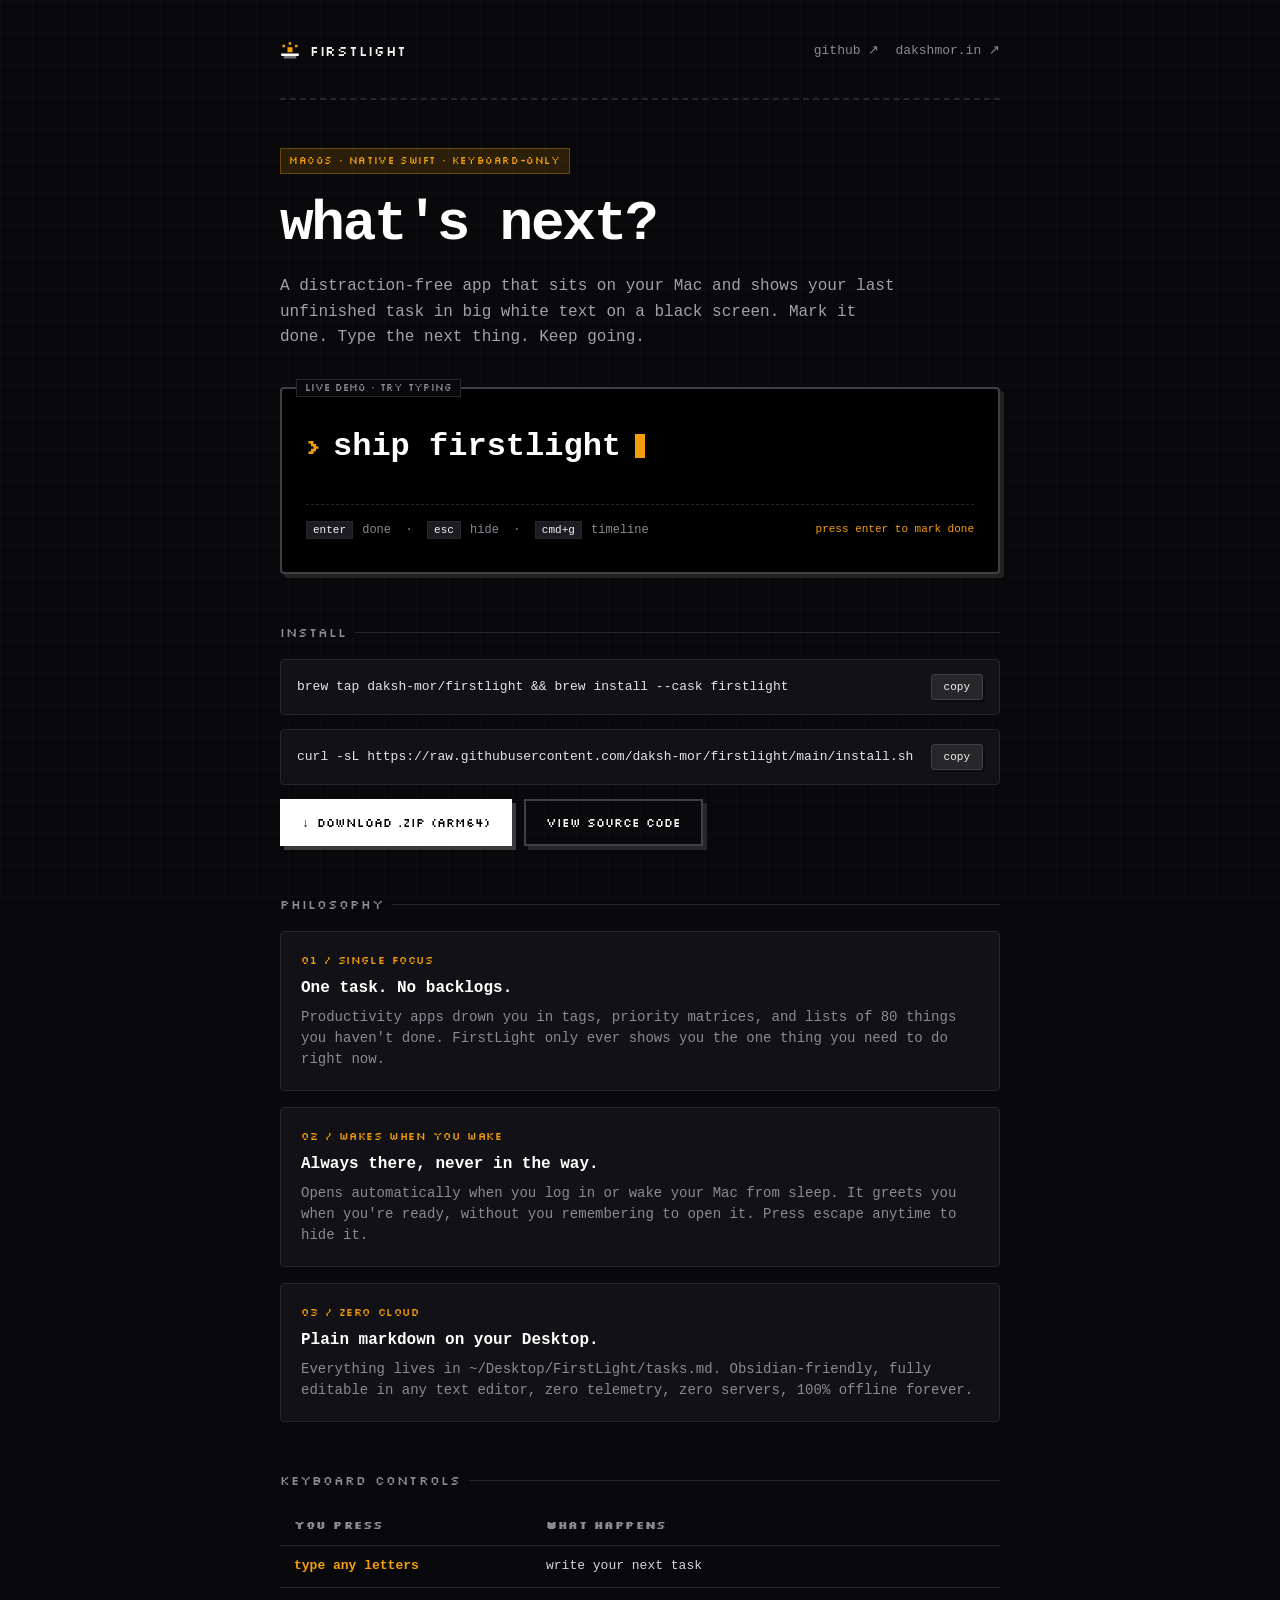
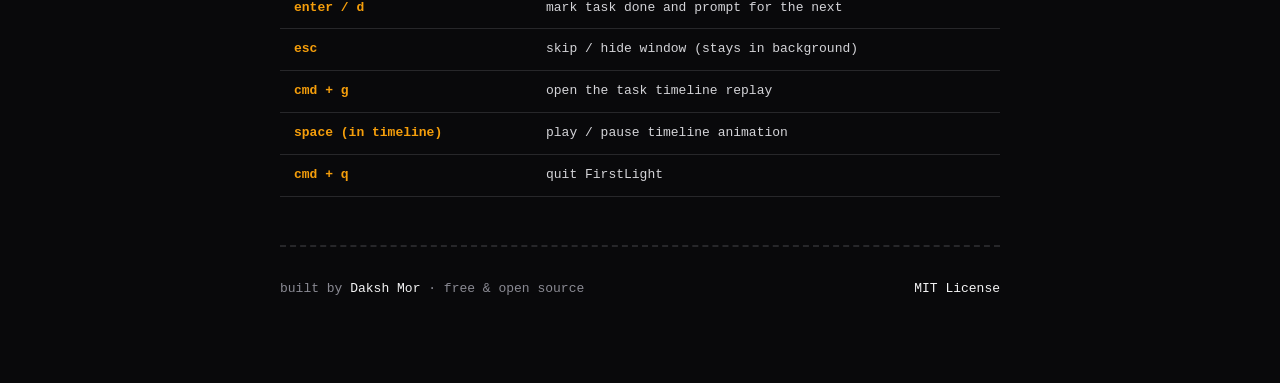
==== firstlight/index.html @ eed9ec91 "feat: add FirstLight project with SVG thumbnail, landing page, and remove all em dashes" ====
<!DOCTYPE html>
<html lang="en">
<head>
  <meta charset="UTF-8">
  <meta name="viewport" content="width=device-width, initial-scale=1.0">
  <title>FirstLight: what's next?</title>
  <meta name="description" content="A distraction-free macOS app that sits on your Mac and asks one question: what's next? Keyboard-only, offline, plain markdown.">
  <link rel="icon" href="data:image/svg+xml,<svg xmlns='http://www.w3.org/2000/svg' viewBox='0 0 16 16'><rect width='16' height='16' fill='%23000'/><rect x='6' y='4' width='4' height='4' fill='%23f59e0b'/><rect x='2' y='8' width='12' height='2' fill='%23fff'/><rect x='0' y='11' width='16' height='1' fill='%23555'/></svg>">
  <link rel="preconnect" href="https://fonts.googleapis.com">
  <link rel="preconnect" href="https://fonts.gstatic.com" crossorigin>
  <link href="https://fonts.googleapis.com/css2?family=Silkscreen&display=swap" rel="stylesheet">
  <style>
    *, *::before, *::after {
      box-sizing: border-box;
      margin: 0;
      padding: 0;
    }

    :root {
      --bg: #09090b;
      --bg-surface: #121216;
      --bg-terminal: #000000;
      --text: #f4f4f5;
      --text-muted: #8a8a93;
      --border: #27272a;
      --border-light: #3f3f46;
      --amber: #f59e0b;
      --amber-dim: rgba(245, 158, 11, 0.15);
      --font-mono: ui-monospace, "SF Mono", "Cascadia Code", "Roboto Mono", Menlo, Consolas, monospace;
      --font-pixel: "Silkscreen", monospace;
    }

    body {
      background-color: var(--bg);
      color: var(--text);
      font-family: var(--font-mono);
      line-height: 1.6;
      -webkit-font-smoothing: antialiased;
      padding: 0 16px;
      min-height: 100vh;
      display: flex;
      flex-direction: column;
      align-items: center;
    }

    /* Grid background pattern */
    body::before {
      content: "";
      position: fixed;
      top: 0;
      left: 0;
      width: 100%;
      height: 100%;
      background-size: 32px 32px;
      background-image: 
        linear-gradient(to right, rgba(255, 255, 255, 0.02) 1px, transparent 1px),
        linear-gradient(to bottom, rgba(255, 255, 255, 0.02) 1px, transparent 1px);
      pointer-events: none;
      z-index: 0;
    }

    .wrapper {
      width: 100%;
      max-width: 720px;
      margin: 0 auto;
      padding: 40px 0 80px;
      position: relative;
      z-index: 1;
    }

    /* Header */
    header {
      display: flex;
      justify-content: space-between;
      align-items: center;
      padding-bottom: 36px;
      border-bottom: 2px dashed var(--border);
      margin-bottom: 48px;
    }

    .logo-badge {
      display: inline-flex;
      align-items: center;
      gap: 10px;
      text-decoration: none;
      color: var(--text);
      font-family: var(--font-pixel);
      font-size: 14px;
      letter-spacing: 0.05em;
    }

    .pixel-sun {
      width: 20px;
      height: 20px;
      image-rendering: pixelated;
    }

    .header-links {
      display: flex;
      gap: 16px;
      font-size: 13px;
    }

    .header-links a {
      color: var(--text-muted);
      text-decoration: none;
      transition: color 0.15s;
    }

    .header-links a:hover {
      color: var(--amber);
    }

    /* Hero */
    .pill {
      display: inline-block;
      font-family: var(--font-pixel);
      font-size: 10px;
      padding: 4px 8px;
      background: var(--amber-dim);
      color: var(--amber);
      border: 1px solid rgba(245, 158, 11, 0.3);
      margin-bottom: 20px;
      letter-spacing: 0.06em;
    }

    h1 {
      font-size: clamp(34px, 7vw, 56px);
      font-weight: 700;
      letter-spacing: -0.04em;
      line-height: 1.1;
      margin-bottom: 18px;
      color: #ffffff;
    }

    .hero-desc {
      font-size: 16px;
      color: #a1a1aa;
      line-height: 1.6;
      margin-bottom: 36px;
      max-width: 620px;
    }

    /* Interactive Demo Screen */
    .app-screen {
      background: var(--bg-terminal);
      border: 2px solid var(--border-light);
      box-shadow: 4px 4px 0px rgba(255, 255, 255, 0.1);
      border-radius: 4px;
      padding: 32px 24px;
      margin-bottom: 48px;
      cursor: text;
      position: relative;
    }

    .app-screen-label {
      position: absolute;
      top: -10px;
      left: 14px;
      background: var(--bg);
      padding: 0 8px;
      font-size: 10px;
      font-family: var(--font-pixel);
      color: var(--text-muted);
      border: 1px solid var(--border);
    }

    .task-display {
      font-size: clamp(22px, 4.5vw, 32px);
      font-weight: 600;
      color: #ffffff;
      min-height: 48px;
      word-break: break-word;
      display: flex;
      align-items: center;
      gap: 12px;
    }

    .task-prefix {
      color: var(--amber);
      font-family: var(--font-pixel);
      font-size: 20px;
      user-select: none;
    }

    .task-text {
      color: #ffffff;
      outline: none;
    }

    .task-text.done {
      text-decoration: line-through;
      color: var(--text-muted);
    }

    .cursor {
      display: inline-block;
      width: 10px;
      height: 24px;
      background: var(--amber);
      animation: blink 1s infinite;
      vertical-align: middle;
      margin-left: 2px;
    }

    @keyframes blink {
      0%, 49% { opacity: 1; }
      50%, 100% { opacity: 0; }
    }

    .screen-footer {
      display: flex;
      flex-wrap: wrap;
      justify-content: space-between;
      gap: 12px;
      margin-top: 32px;
      padding-top: 16px;
      border-top: 1px dashed var(--border);
      font-size: 12px;
      color: var(--text-muted);
    }

    .screen-keys span {
      background: #1c1c22;
      border: 1px solid var(--border);
      padding: 2px 6px;
      color: var(--text);
      font-size: 11px;
      margin-right: 2px;
    }

    .screen-hint {
      color: var(--amber);
      font-size: 11px;
    }

    /* Install Section */
    .section-title {
      font-family: var(--font-pixel);
      font-size: 13px;
      letter-spacing: 0.08em;
      color: var(--text-muted);
      text-transform: uppercase;
      margin-bottom: 16px;
      display: flex;
      align-items: center;
      gap: 8px;
    }

    .section-title::after {
      content: "";
      flex: 1;
      height: 1px;
      background: var(--border);
    }

    .install-box {
      background: var(--bg-surface);
      border: 1px solid var(--border);
      border-radius: 4px;
      padding: 14px 16px;
      margin-bottom: 14px;
      display: flex;
      align-items: center;
      justify-content: space-between;
      gap: 12px;
      position: relative;
    }

    .install-cmd {
      font-size: 13px;
      color: #e4e4e7;
      overflow-x: auto;
      white-space: nowrap;
      scrollbar-width: none;
    }

    .install-cmd::-webkit-scrollbar {
      display: none;
    }

    .copy-btn {
      background: #27272a;
      border: 1px solid var(--border-light);
      color: var(--text);
      font-family: var(--font-mono);
      font-size: 11px;
      padding: 6px 12px;
      border-radius: 3px;
      cursor: pointer;
      flex-shrink: 0;
      transition: all 0.15s;
      box-shadow: 2px 2px 0px rgba(0, 0, 0, 0.4);
    }

    .copy-btn:hover {
      background: #3f3f46;
      border-color: #52525b;
      color: #ffffff;
      transform: translate(-1px, -1px);
      box-shadow: 3px 3px 0px rgba(0, 0, 0, 0.6);
    }

    .copy-btn:active {
      transform: translate(1px, 1px);
      box-shadow: 0 0 0;
    }

    .copy-btn.copied {
      background: var(--amber);
      color: #000;
      border-color: var(--amber);
    }

    .download-row {
      display: flex;
      gap: 12px;
      margin-top: 14px;
      margin-bottom: 48px;
      flex-wrap: wrap;
    }

    .pixel-btn {
      display: inline-flex;
      align-items: center;
      gap: 8px;
      background: #ffffff;
      color: #000000;
      font-family: var(--font-pixel);
      font-size: 12px;
      text-decoration: none;
      padding: 12px 20px;
      border: 2px solid #ffffff;
      box-shadow: 4px 4px 0px rgba(255, 255, 255, 0.2);
      cursor: pointer;
      transition: all 0.15s;
    }

    .pixel-btn:hover {
      background: var(--amber);
      border-color: var(--amber);
      transform: translate(-2px, -2px);
      box-shadow: 6px 6px 0px rgba(245, 158, 11, 0.3);
    }

    .pixel-btn:active {
      transform: translate(2px, 2px);
      box-shadow: 0 0 0;
    }

    .pixel-btn-secondary {
      background: transparent;
      color: var(--text);
      border: 2px solid var(--border-light);
      box-shadow: 4px 4px 0px var(--border);
    }

    .pixel-btn-secondary:hover {
      background: var(--bg-surface);
      border-color: var(--text-muted);
      color: #fff;
      box-shadow: 6px 6px 0px var(--border-light);
    }

    /* 3 Pillars */
    .pillars {
      display: grid;
      grid-template-columns: 1fr;
      gap: 16px;
      margin-bottom: 48px;
    }

    .pillar-card {
      background: var(--bg-surface);
      border: 1px solid var(--border);
      padding: 20px;
      border-radius: 4px;
    }

    .pillar-num {
      font-family: var(--font-pixel);
      font-size: 11px;
      color: var(--amber);
      margin-bottom: 6px;
      letter-spacing: 0.05em;
    }

    .pillar-title {
      font-size: 16px;
      font-weight: 600;
      color: #ffffff;
      margin-bottom: 6px;
    }

    .pillar-body {
      font-size: 14px;
      color: var(--text-muted);
      line-height: 1.5;
    }

    /* Shortcuts Table */
    .shortcuts-table {
      width: 100%;
      border-collapse: collapse;
      margin-bottom: 48px;
      font-size: 13px;
    }

    .shortcuts-table th,
    .shortcuts-table td {
      padding: 10px 14px;
      text-align: left;
      border-bottom: 1px solid var(--border);
    }

    .shortcuts-table th {
      color: var(--text-muted);
      font-family: var(--font-pixel);
      font-size: 11px;
      text-transform: uppercase;
      letter-spacing: 0.05em;
    }

    .shortcuts-table td:first-child {
      font-weight: 600;
      color: var(--amber);
      white-space: nowrap;
      width: 35%;
    }

    .shortcuts-table td:last-child {
      color: #d4d4d8;
    }

    /* Footer */
    footer {
      padding-top: 32px;
      border-top: 2px dashed var(--border);
      display: flex;
      flex-wrap: wrap;
      justify-content: space-between;
      gap: 16px;
      font-size: 13px;
      color: var(--text-muted);
    }

    footer a {
      color: var(--text);
      text-decoration: none;
    }

    footer a:hover {
      color: var(--amber);
    }

    @media (max-width: 600px) {
      .app-screen {
        padding: 24px 16px;
      }
      .task-display {
        font-size: 22px;
      }
      .screen-footer {
        font-size: 11px;
      }
      .install-box {
        flex-direction: column;
        align-items: flex-start;
      }
      .copy-btn {
        align-self: flex-end;
      }
    }
  </style>
</head>
<body>
  <div class="wrapper">
    <!-- Header -->
    <header>
      <a href="#" class="logo-badge">
        <svg class="pixel-sun" viewBox="0 0 16 16" fill="currentColor">
          <rect x="7" y="1" width="2" height="2" fill="#f59e0b"/>
          <rect x="2" y="3" width="2" height="2" fill="#f59e0b"/>
          <rect x="12" y="3" width="2" height="2" fill="#f59e0b"/>
          <rect x="6" y="5" width="4" height="4" fill="#f59e0b"/>
          <rect x="1" y="10" width="14" height="2" fill="#ffffff"/>
          <rect x="3" y="12" width="10" height="2" fill="#71717a"/>
        </svg>
        FIRSTLIGHT
      </a>
      <div class="header-links">
        <a href="https://github.com/daksh-mor/firstlight" target="_blank" rel="noreferrer">github ↗</a>
        <a href="https://dakshmor.in" target="_blank" rel="noreferrer">dakshmor.in ↗</a>
      </div>
    </header>

    <!-- Hero -->
    <main>
      <div class="pill">macOS · native swift · keyboard-only</div>
      <h1>what's next?</h1>
      <p class="hero-desc">
        A distraction-free app that sits on your Mac and shows your last unfinished task in big white text on a black screen. Mark it done. Type the next thing. Keep going.
      </p>

      <!-- Live Interactive Demo -->
      <div class="app-screen" id="demoScreen" title="Click to interact with the demo">
        <div class="app-screen-label">LIVE DEMO · TRY TYPING</div>
        <div class="task-display">
          <span class="task-prefix">&gt;</span>
          <span class="task-text" id="taskText" contenteditable="true" spellcheck="false">ship firstlight</span><span class="cursor"></span>
        </div>
        <div class="screen-footer">
          <div class="screen-keys">
            <span>enter</span> done &nbsp;&middot;&nbsp; <span>esc</span> hide &nbsp;&middot;&nbsp; <span>cmd+g</span> timeline
          </div>
          <div class="screen-hint" id="screenHint">press enter to mark done</div>
        </div>
      </div>

      <!-- Quick Install -->
      <div class="section-title">install</div>

      <!-- Homebrew -->
      <div class="install-box">
        <code class="install-cmd">brew tap daksh-mor/firstlight && brew install --cask firstlight</code>
        <button class="copy-btn" data-copy="brew tap daksh-mor/firstlight && brew install --cask firstlight">copy</button>
      </div>

      <!-- One-liner curl -->
      <div class="install-box">
        <code class="install-cmd">curl -sL https://raw.githubusercontent.com/daksh-mor/firstlight/main/install.sh | bash</code>
        <button class="copy-btn" data-copy="curl -sL https://raw.githubusercontent.com/daksh-mor/firstlight/main/install.sh | bash">copy</button>
      </div>

      <div class="download-row">
        <a href="https://github.com/daksh-mor/firstlight/releases/latest" class="pixel-btn" target="_blank" rel="noreferrer">
          <span>↓</span> download .zip (arm64)
        </a>
        <a href="https://github.com/daksh-mor/firstlight" class="pixel-btn pixel-btn-secondary" target="_blank" rel="noreferrer">
          view source code
        </a>
      </div>

      <!-- Principles -->
      <div class="section-title">philosophy</div>
      <div class="pillars">
        <div class="pillar-card">
          <div class="pillar-num">01 / SINGLE FOCUS</div>
          <div class="pillar-title">One task. No backlogs.</div>
          <div class="pillar-body">
            Productivity apps drown you in tags, priority matrices, and lists of 80 things you haven't done. FirstLight only ever shows you the one thing you need to do right now.
          </div>
        </div>

        <div class="pillar-card">
          <div class="pillar-num">02 / WAKES WHEN YOU WAKE</div>
          <div class="pillar-title">Always there, never in the way.</div>
          <div class="pillar-body">
            Opens automatically when you log in or wake your Mac from sleep. It greets you when you're ready, without you remembering to open it. Press escape anytime to hide it.
          </div>
        </div>

        <div class="pillar-card">
          <div class="pillar-num">03 / ZERO CLOUD</div>
          <div class="pillar-title">Plain markdown on your Desktop.</div>
          <div class="pillar-body">
            Everything lives in <code>~/Desktop/FirstLight/tasks.md</code>. Obsidian-friendly, fully editable in any text editor, zero telemetry, zero servers, 100% offline forever.
          </div>
        </div>
      </div>

      <!-- Shortcuts -->
      <div class="section-title">keyboard controls</div>
      <table class="shortcuts-table">
        <thead>
          <tr>
            <th>you press</th>
            <th>what happens</th>
          </tr>
        </thead>
        <tbody>
          <tr>
            <td>type any letters</td>
            <td>write your next task</td>
          </tr>
          <tr>
            <td>enter / d</td>
            <td>mark task done and prompt for the next</td>
          </tr>
          <tr>
            <td>esc</td>
            <td>skip / hide window (stays in background)</td>
          </tr>
          <tr>
            <td>cmd + g</td>
            <td>open the task timeline replay</td>
          </tr>
          <tr>
            <td>space (in timeline)</td>
            <td>play / pause timeline animation</td>
          </tr>
          <tr>
            <td>cmd + q</td>
            <td>quit FirstLight</td>
          </tr>
        </tbody>
      </table>
    </main>

    <!-- Footer -->
    <footer>
      <div>built by <a href="https://dakshmor.in" target="_blank" rel="noreferrer">Daksh Mor</a> &middot; free & open source</div>
      <div><a href="https://github.com/daksh-mor/firstlight/blob/main/LICENSE" target="_blank" rel="noreferrer">MIT License</a></div>
    </footer>
  </div>

  <script>
    // Interactive demo script
    const taskEl = document.getElementById('taskText');
    const hintEl = document.getElementById('screenHint');
    const demoScreen = document.getElementById('demoScreen');

    const sampleTasks = [
      "review pr #42",
      "write neural net from scratch",
      "call mom",
      "deploy firstlight",
      "make coffee"
    ];
    let sampleIdx = 0;
    let isDone = false;

    demoScreen.addEventListener('click', () => {
      taskEl.focus();
    });

    taskEl.addEventListener('keydown', (e) => {
      if (e.key === 'Enter') {
        e.preventDefault();
        if (!isDone) {
          isDone = true;
          taskEl.classList.add('done');
          hintEl.textContent = "done! press enter for next task";
        } else {
          isDone = false;
          taskEl.classList.remove('done');
          taskEl.textContent = sampleTasks[sampleIdx % sampleTasks.length];
          sampleIdx++;
          hintEl.textContent = "press enter to mark done";
          // Move cursor to end
          const range = document.createRange();
          const sel = window.getSelection();
          range.selectNodeContents(taskEl);
          range.collapse(false);
          sel.removeAllRanges();
          sel.addRange(range);
        }
      }
    });

    // Copy command buttons
    document.querySelectorAll('.copy-btn').forEach(btn => {
      btn.addEventListener('click', async (e) => {
        e.stopPropagation();
        const text = btn.getAttribute('data-copy');
        try {
          await navigator.clipboard.writeText(text);
          const originalText = btn.textContent;
          btn.textContent = 'copied!';
          btn.classList.add('copied');
          setTimeout(() => {
            btn.textContent = originalText;
            btn.classList.remove('copied');
          }, 2000);
        } catch (err) {
          console.error('Failed to copy: ', err);
        }
      });
    });
  </script>
</body>
</html>
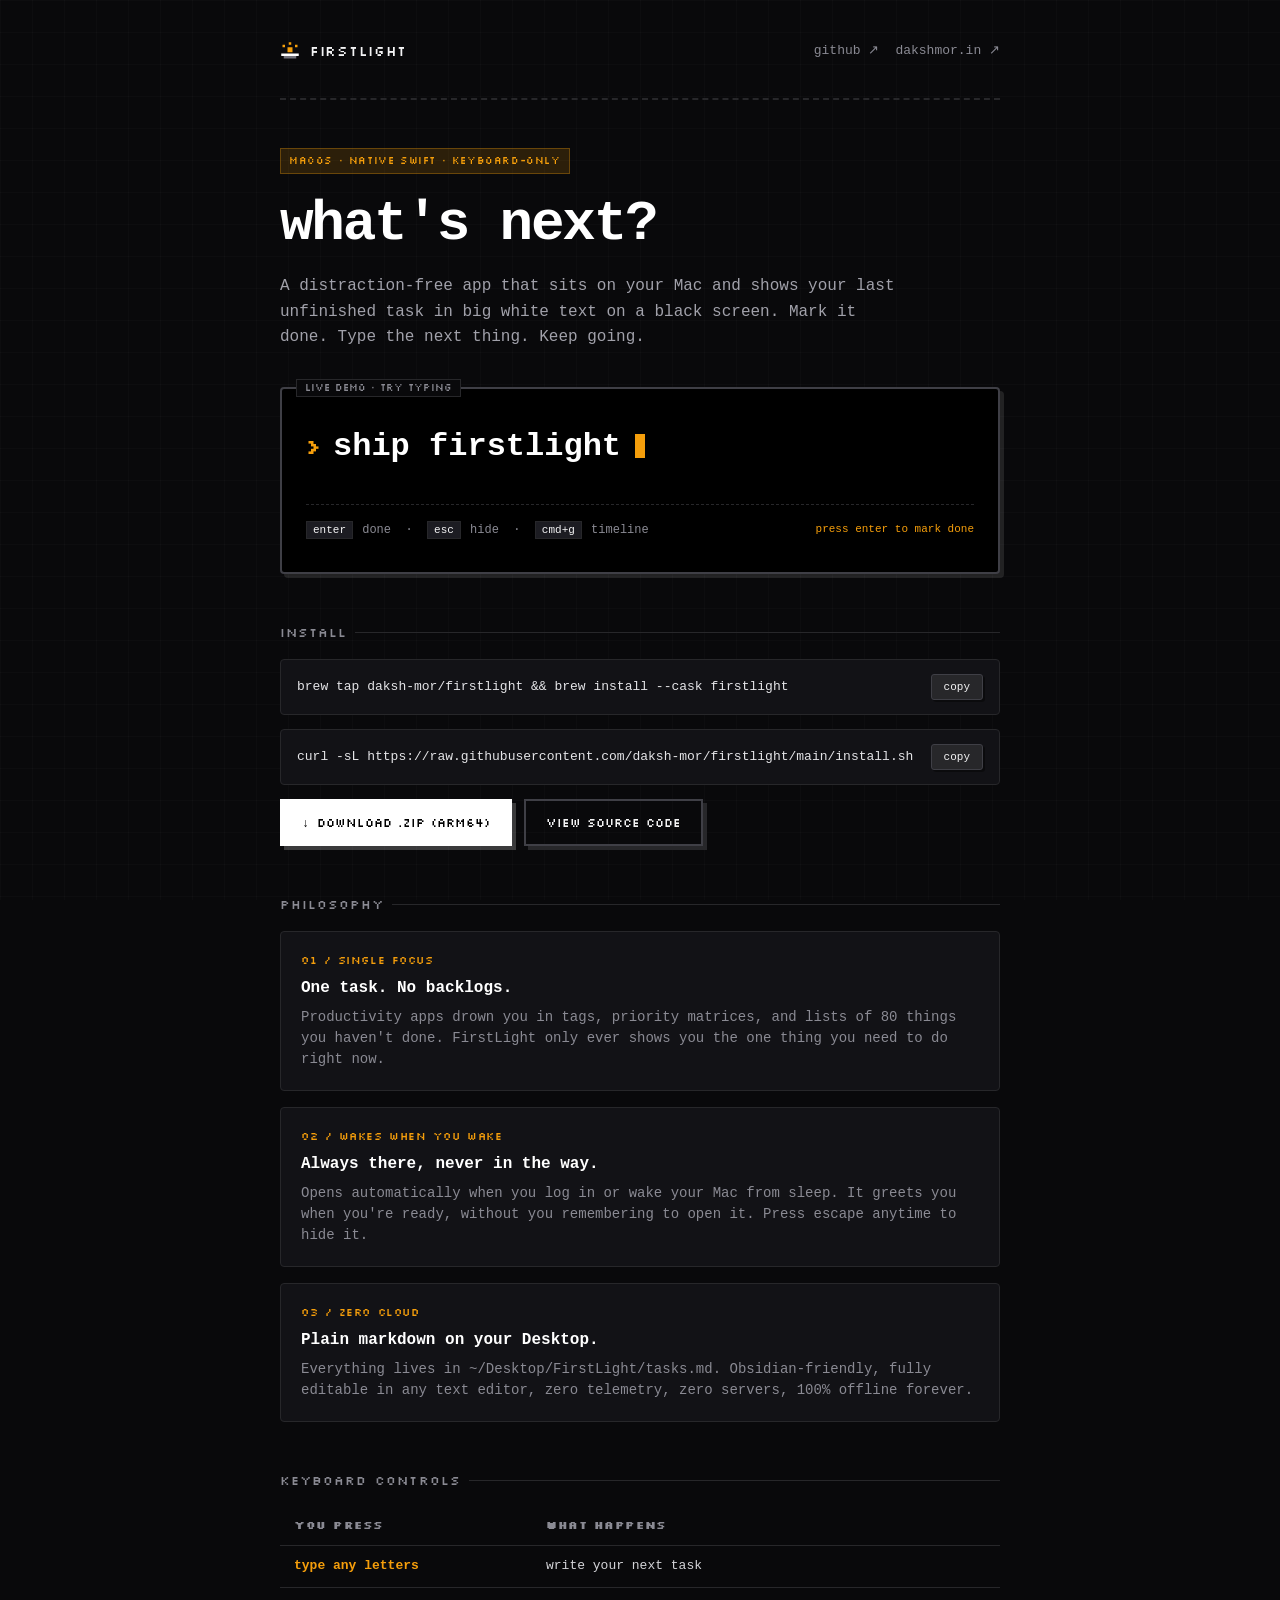
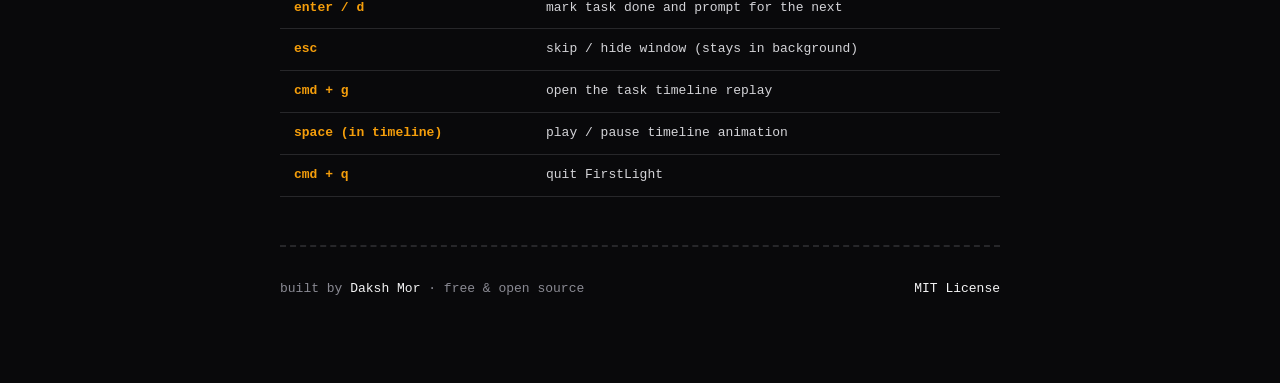
==== commit 42c7e88e: "fix: mobile overflow on projects and firstlight, add meta and share tags Co-Authored-By: Claude Opus" ====
--- a/firstlight/index.html
+++ b/firstlight/index.html
@@ -270,6 +270,8 @@
     .install-cmd {
       font-size: 13px;
       color: #e4e4e7;
+      min-width: 0;
+      max-width: 100%;
       overflow-x: auto;
       white-space: nowrap;
       scrollbar-width: none;
